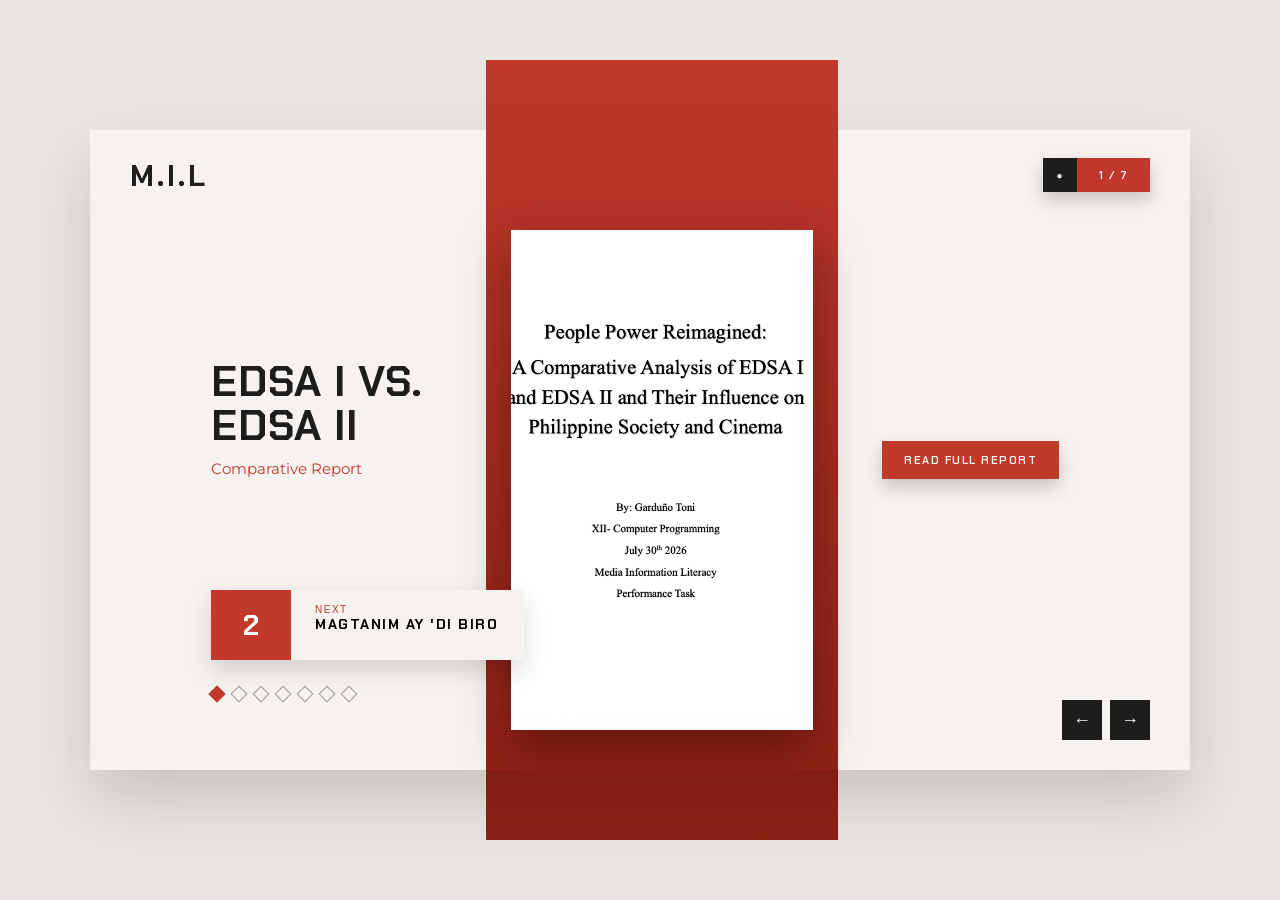
==== index.html @ 8f969d0d "Add files via upload" ====
<!DOCTYPE html>
<html lang="en">
<head>
  <meta charset="UTF-8">
  <meta name="viewport" content="width=device-width, initial-scale=1.0">
  <title>MIL Portfolio</title>
  <link rel="preconnect" href="https://fonts.googleapis.com">
  <link href="https://fonts.googleapis.com/css2?family=Chakra+Petch:wght@500;600;700&family=Montserrat:wght@400;500;600&display=swap" rel="stylesheet">
  <link rel="stylesheet" href="style.css">
</head>
<body>

  <div class="wrap">
    <div class="band"></div>

    <div class="stage">

      <!-- NAVBAR -->
      <header class="nav">
        <div class="logo">M.I.L</div>
  
        <div class="counter"><span class="search">&#9679;</span><span id="count" class="btn">1 / 7</span></div>
      </header>

      <!-- 1. COMPARATIVE REPORT -->
      <section class="slide active">
        <div class="left">
          <h1>EDSA I vs. EDSA II</h1>
          <p class="sub">Comparative Report</p>
        </div>
        <div class="center">
          <img src="images/edsa.png" alt="EDSA I vs EDSA II">
        </div>
        <div class="right">
          <button class="read-btn" data-doc="documents/edsa-report.pdf">Read Full Report</button>
        </div>
      </section>

      <!-- 2. REFLECTION -->
      <section class="slide">
        <div class="left">
          <h1>Magtanim ay 'Di Biro</h1>
          <p class="sub">Reflection &middot; Kara David</p>
        </div>
        <div class="center">
          <img src="images/magtanim.png" alt="Magtanim ay Di Biro">
        </div>
        <div class="right"></div>
      </section>

      <!-- 3. ILLUSTRATION -->
      <section class="slide">
        <div class="left">
          <h1>Multo</h1>
          <p class="sub">Illustration &middot; Cup of Joe</p>
        </div>
        <div class="center">
          <img src="images/multo.png" alt="Multo illustration">
        </div>
        <div class="right"></div>
      </section>

      <!-- 4. TYPEFACE -->
      <section class="slide">
        <div class="left">
          <h1>Your Name</h1>
          <p class="sub">Typeface</p>
        </div>
        <div class="center">
          <img src="images/typeface.png" alt="Typeface made from my name">
        </div>
        <div class="right"></div>
      </section>

      <!-- 5. PROCESS DESCRIPTION -->
      <section class="slide">
        <div class="left">
          <h1>Process Description</h1>
          <p class="sub">Step by step</p>
        </div>
        <div class="center">
          <img src="images/process.png" alt="Process description">
        </div>
        <div class="right">
          <button class="read-btn" data-doc="documents/process.pdf">Read Full Process</button>
        </div>
      </section>

      <!-- 6. MOVIE REVIEW -->
      <section class="slide">
        <div class="left">
          <h1>Straw</h1>
          <p class="sub">Movie Review</p>
        </div>
        <div class="center">
          <img src="images/straw.png" alt="Straw movie review">
        </div>
        <div class="right">
          
        </div>
      </section>

      <!-- 7. MOVIE POSTER -->
      <section class="slide">
        <div class="left">
          <h1>Ang Huling El Bimbo</h1>
          <p class="sub">Movie Poster &middot; The Hit Musical</p>
        </div>
        <div class="center">
          <img src="images/elbimbo.png" alt="Ang Huling El Bimbo movie poster">
        </div>
        <div class="right"></div>
      </section>

      <!-- NEXT CARD + DIAMOND DOTS -->
      <button class="next" id="nextCard" aria-label="Next slide">
        <span class="thumb" id="nextNum">2</span>
        <span class="info"><small>Next</small><strong id="nextTitle">Magtanim ay 'Di Biro</strong></span>
      </button>
      <div class="dots" id="dots"></div>

      <div class="arrows">
        <button id="prev" aria-label="Previous">&#8592;</button>
        <button id="nextBtn" aria-label="Next">&#8594;</button>
      </div>
    </div>
  </div>

  <!-- DOCUMENT VIEWER -->
  <div class="modal" id="modal">
    <div class="modal-box">
      <a class="modal-open" id="docLink" href="#" target="_blank" rel="noopener">Not showing? Open in new tab &#8599;</a>
      <button class="modal-close" id="modalClose" aria-label="Close">&times;</button>
      <iframe id="docFrame" title="Document viewer"></iframe>
    </div>
  </div>

  <script src="script.js"></script>
</body>
</html>
---- style.css ----
:root {
  --red: #c0392b;
  --red-dark: #8e1f14;
  --cream: #f5f2ef;
  --ink: #1d1d1d;
  --font-head: 'Chakra Petch', sans-serif;
  --font-body: 'Montserrat', sans-serif;
}

* { box-sizing: border-box; margin: 0; padding: 0; }

body {
  background: #e9e5e1;
  font-family: var(--font-body);
  color: var(--ink);
  min-height: 100vh;
  display: flex;
  align-items: center;
  justify-content: center;
}

.wrap {
  position: relative;
  width: min(1100px, 94vw);
  padding: 70px 0;
}

/* Red band that runs behind everything and sticks out top/bottom */
.band {
  position: absolute;
  top: 0;
  bottom: 0;
  left: 36%;
  width: 32%;
  background: linear-gradient(180deg, var(--red), var(--red-dark));
}

.stage {
  position: relative;
  height: 640px;
  overflow: hidden;
  background: linear-gradient(to right, var(--cream) 36%, transparent 36% 68%, var(--cream) 68%);
  box-shadow: 0 30px 60px rgba(0, 0, 0, 0.15);
}

/* ---------- NAV ---------- */
.nav {
  position: absolute;
  top: 0; left: 0; right: 0;
  height: 90px;
  padding: 0 40px;
  display: flex;
  align-items: center;
  justify-content: space-between;
  z-index: 5;
}
.logo {
  font-family: var(--font-head);
  font-weight: 700;
  font-size: 30px;
  letter-spacing: 3px;
}
.nav nav { display: flex; gap: 38px; }
.nav nav a {
  font-family: var(--font-head);
  font-size: 12px;
  font-weight: 600;
  letter-spacing: 1.5px;
  text-transform: uppercase;
  text-decoration: none;
  color: var(--ink);
}
.nav nav a:hover { color: #fff; }
.counter { display: flex; box-shadow: 0 8px 18px rgba(0,0,0,.2); }
.counter .search {
  background: var(--ink);
  color: #fff;
  width: 34px; height: 34px;
  display: grid; place-items: center;
  font-size: 10px;
}
.counter .btn {
  background: var(--red);
  color: #fff;
  font-family: var(--font-head);
  font-size: 11px;
  font-weight: 600;
  letter-spacing: 1.5px;
  padding: 0 22px;
  display: grid; place-items: center;
}

/* ---------- SLIDES ---------- */
.slide {
  position: absolute;
  inset: 0;
  opacity: 0;
  visibility: hidden;
  transition: opacity .6s ease, visibility .6s;
}
.slide.active { opacity: 1; visibility: visible; }

.left {
  position: absolute;
  left: 11%;
  top: 36%;
  width: 26%;
  z-index: 3;
}
.left h1 {
  font-family: var(--font-head);
  font-size: clamp(26px, 3.6vw, 42px);
  line-height: 1.05;
  text-transform: uppercase;
  letter-spacing: 1px;
}
.left .sub { color: var(--red); margin-top: 10px; font-size: 15px; }

.center {
  position: absolute;
  left: 36%;
  width: 32%;
  top: 100px;
  bottom: 40px;
  display: grid;
  place-items: center;
  z-index: 2;
}
.center img,
.placeholder {
  width: 86%;
  height: 100%;
  object-fit: cover;
  filter: drop-shadow(0 20px 25px rgba(0,0,0,.35));
}
.placeholder {
  display: grid;
  place-items: center;
  text-align: center;
  padding: 20px;
  border: 2px dashed rgba(255,255,255,.7);
  background: rgba(0,0,0,.18);
  color: #fff;
  font-family: var(--font-head);
  letter-spacing: 1px;
  text-transform: uppercase;
  font-size: 14px;
}

.right {
  position: absolute;
  left: 72%;
  width: 24%;
  top: 48%;
  z-index: 3;
}
.desc { font-size: 12px; line-height: 1.7; color: #444; margin-bottom: 30px; }
.item { margin-bottom: 22px; }
.item small {
  display: block;
  color: var(--red);
  font-size: 10px;
  letter-spacing: 1.5px;
  text-transform: uppercase;
}
.item strong {
  font-family: var(--font-head);
  font-size: 18px;
  letter-spacing: 1.5px;
  text-transform: uppercase;
}

/* Slide-in animation for the text */
.slide .left, .slide .right { transform: translateY(14px); transition: transform .6s ease; }
.slide.active .left, .slide.active .right { transform: translateY(0); }

/* ---------- NEXT CARD / DOTS / ARROWS ---------- */
.next {
  position: absolute;
  left: 11%;
  bottom: 110px;
  display: flex;
  background: var(--cream);
  border: none;
  box-shadow: 0 10px 25px rgba(0,0,0,.15);
  cursor: pointer;
  text-align: left;
  z-index: 4;
}
.next .thumb {
  width: 80px; height: 70px;
  background: var(--red);
  color: #fff;
  font-family: var(--font-head);
  font-size: 28px;
  font-weight: 700;
  display: grid; place-items: center;
}
.next .info { padding: 14px 26px 0 24px; min-width: 150px; }
.next small { display: block; color: var(--red); font-size: 10px; letter-spacing: 1.5px; text-transform: uppercase; }
.next strong { font-family: var(--font-head); font-size: 14px; letter-spacing: 1.5px; text-transform: uppercase; }

.dots {
  position: absolute;
  left: 11%;
  bottom: 70px;
  display: flex;
  gap: 10px;
  z-index: 4;
}
.dot {
  width: 12px; height: 12px;
  transform: rotate(45deg);
  border: 1px solid #999;
  background: transparent;
  cursor: pointer;
}
.dot.active { background: var(--red); border-color: var(--red); }

.arrows {
  position: absolute;
  right: 40px;
  bottom: 30px;
  display: flex;
  gap: 8px;
  z-index: 4;
}
.arrows button {
  width: 40px; height: 40px;
  border: none;
  background: var(--ink);
  color: #fff;
  font-size: 18px;
  cursor: pointer;
}
.arrows button:hover { background: var(--red); }

/* ---------- READ BUTTON + DOCUMENT VIEWER ---------- */
.read-btn {
  margin-top: 4px;
  background: var(--red);
  color: #fff;
  border: none;
  padding: 12px 22px;
  font-family: var(--font-head);
  font-size: 11px;
  font-weight: 600;
  letter-spacing: 1.5px;
  text-transform: uppercase;
  cursor: pointer;
  box-shadow: 0 8px 18px rgba(0,0,0,.2);
}
.read-btn:hover { background: var(--ink); }

.modal {
  position: fixed;
  inset: 0;
  background: rgba(0,0,0,.75);
  display: none;
  align-items: center;
  justify-content: center;
  z-index: 100;
}
.modal.open { display: flex; }
.modal-box {
  position: relative;
  width: min(900px, 94vw);
  height: 90vh;
  background: #fff;
}
.modal-box iframe { width: 100%; height: 100%; border: none; }
.modal-open {
  position: absolute;
  top: -30px; left: 0;
  color: #fff;
  font-size: 12px;
  text-decoration: underline;
}
.modal-close {
  position: absolute;
  top: -16px; right: -16px;
  width: 36px; height: 36px;
  border: none;
  border-radius: 50%;
  background: var(--red);
  color: #fff;
  font-size: 22px;
  cursor: pointer;
  z-index: 2;
}

/* ---------- MOBILE ---------- */
@media (max-width: 800px) {
  .wrap { padding: 20px 0; }
  .band { left: 0; width: 100%; height: 330px; bottom: auto; top: 0; }
  .stage {
    height: 920px;
    background: linear-gradient(to bottom, transparent 330px, var(--cream) 330px);
  }
  .nav { height: 70px; padding: 0 16px; }
  .nav nav { display: none; }
  .center { left: 0; width: 100%; top: 70px; bottom: auto; height: 250px; }
  .center img, .placeholder { width: 60%; }
  .left { left: 8%; width: 84%; top: 350px; }
  .right { left: 8%; width: 84%; top: 520px; }
  .desc { margin-bottom: 14px; }
  .item { margin-bottom: 12px; }
  .next { left: 8%; bottom: 40px; }
  .dots { left: 8%; bottom: 14px; }
  .arrows { right: 16px; bottom: 40px; }
}
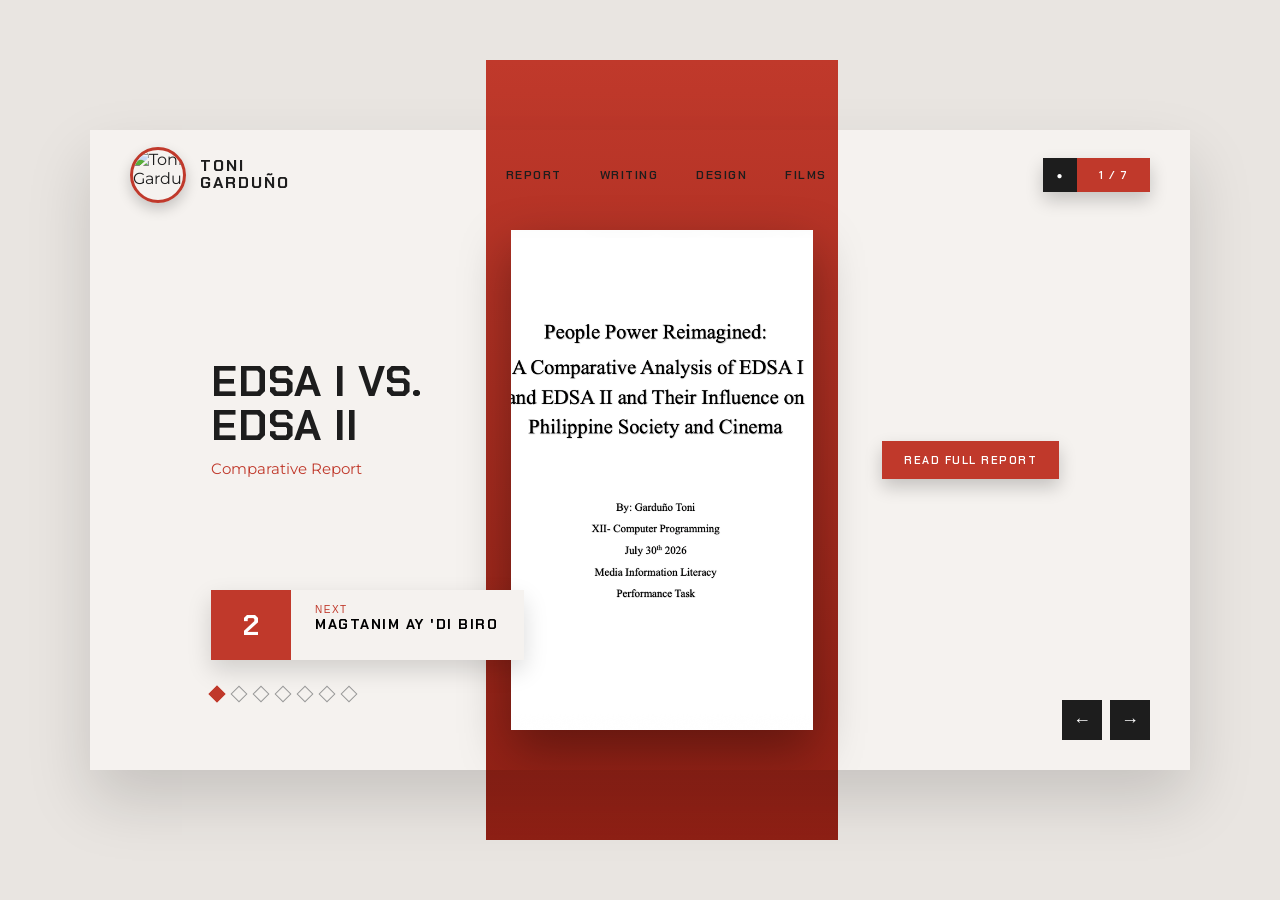
==== commit abb37882: "Update index.html" ====
--- a/index.html
+++ b/index.html
@@ -7,6 +7,28 @@
   <link rel="preconnect" href="https://fonts.googleapis.com">
   <link href="https://fonts.googleapis.com/css2?family=Chakra+Petch:wght@500;600;700&family=Montserrat:wght@400;500;600&display=swap" rel="stylesheet">
   <link rel="stylesheet" href="style.css">
+  <style>
+    .profile { display: flex; align-items: center; gap: 14px; }
+    .profile img {
+      width: 56px;
+      height: 56px;
+      object-fit: cover;
+      object-position: top;
+      border-radius: 50%;
+      border: 3px solid var(--red);
+      box-shadow: 0 6px 14px rgba(0,0,0,.2);
+    }
+    .profile-name {
+      display: flex;
+      flex-direction: column;
+      font-family: var(--font-head);
+      font-weight: 700;
+      font-size: 16px;
+      line-height: 1.05;
+      letter-spacing: 2px;
+      text-transform: uppercase;
+    }
+  </style>
 </head>
 <body>
 
@@ -17,8 +39,19 @@
 
       <!-- NAVBAR -->
       <header class="nav">
-        <div class="logo">M.I.L</div>
-  
+        <div class="profile">
+          <img src="images/toni.jpg" alt="Toni Garduño">
+          <div class="profile-name">
+            <span>Toni</span>
+            <span>Garduño</span>
+          </div>
+        </div>
+        <nav>
+          <a href="#" data-go="0">Report</a>
+          <a href="#" data-go="1">Writing</a>
+          <a href="#" data-go="2">Design</a>
+          <a href="#" data-go="5">Films</a>
+        </nav>
         <div class="counter"><span class="search">&#9679;</span><span id="count" class="btn">1 / 7</span></div>
       </header>
 
@@ -43,7 +76,7 @@
           <p class="sub">Reflection &middot; Kara David</p>
         </div>
         <div class="center">
-          <img src="images/magtanim.png" alt="Magtanim ay Di Biro">
+          <img src="images/magtanim.jpg" alt="Magtanim ay Di Biro">
         </div>
         <div class="right"></div>
       </section>
@@ -79,10 +112,10 @@
           <p class="sub">Step by step</p>
         </div>
         <div class="center">
-          <img src="images/process.png" alt="Process description">
+          <img src="images/process.jpg" alt="Process description">
         </div>
         <div class="right">
-          <button class="read-btn" data-doc="documents/process.pdf">Read Full Process</button>
+          <button class="read-btn" data-doc="documents/process-description.pdf">Read Full Process</button>
         </div>
       </section>
 
@@ -93,10 +126,10 @@
           <p class="sub">Movie Review</p>
         </div>
         <div class="center">
-          <img src="images/straw.png" alt="Straw movie review">
+          <img src="images/straw.jpg" alt="Straw movie review">
         </div>
         <div class="right">
-          
+          <button class="read-btn" data-doc="documents/straw-review.pdf">Read Full Review</button>
         </div>
       </section>
 
@@ -107,7 +140,7 @@
           <p class="sub">Movie Poster &middot; The Hit Musical</p>
         </div>
         <div class="center">
-          <img src="images/elbimbo.png" alt="Ang Huling El Bimbo movie poster">
+          <img src="images/poster.png" alt="Ang Huling El Bimbo movie poster">
         </div>
         <div class="right"></div>
       </section>
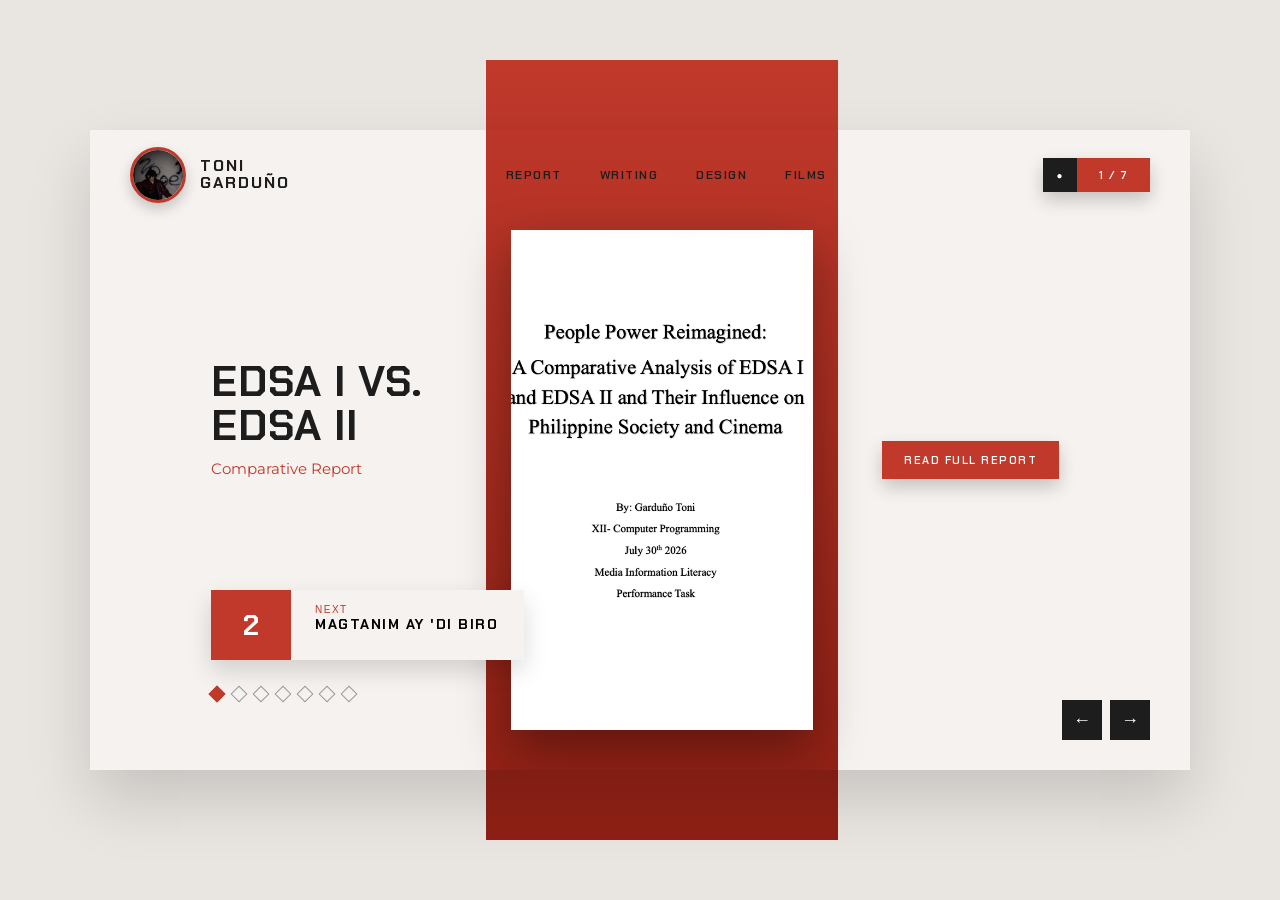
==== commit e1b851d2: "Update index.html" ====
--- a/index.html
+++ b/index.html
@@ -76,7 +76,7 @@
           <p class="sub">Reflection &middot; Kara David</p>
         </div>
         <div class="center">
-          <img src="images/magtanim.jpg" alt="Magtanim ay Di Biro">
+          <img src="images/magtanim.png" alt="Magtanim ay Di Biro">
         </div>
         <div class="right"></div>
       </section>
@@ -112,7 +112,7 @@
           <p class="sub">Step by step</p>
         </div>
         <div class="center">
-          <img src="images/process.jpg" alt="Process description">
+          <img src="images/process.png" alt="Process description">
         </div>
         <div class="right">
           <button class="read-btn" data-doc="documents/process-description.pdf">Read Full Process</button>
@@ -126,7 +126,7 @@
           <p class="sub">Movie Review</p>
         </div>
         <div class="center">
-          <img src="images/straw.jpg" alt="Straw movie review">
+          <img src="images/straw.png" alt="Straw movie review">
         </div>
         <div class="right">
           <button class="read-btn" data-doc="documents/straw-review.pdf">Read Full Review</button>
@@ -140,7 +140,7 @@
           <p class="sub">Movie Poster &middot; The Hit Musical</p>
         </div>
         <div class="center">
-          <img src="images/poster.png" alt="Ang Huling El Bimbo movie poster">
+          <img src="images/elbimbo.png" alt="Ang Huling El Bimbo movie poster">
         </div>
         <div class="right"></div>
       </section>
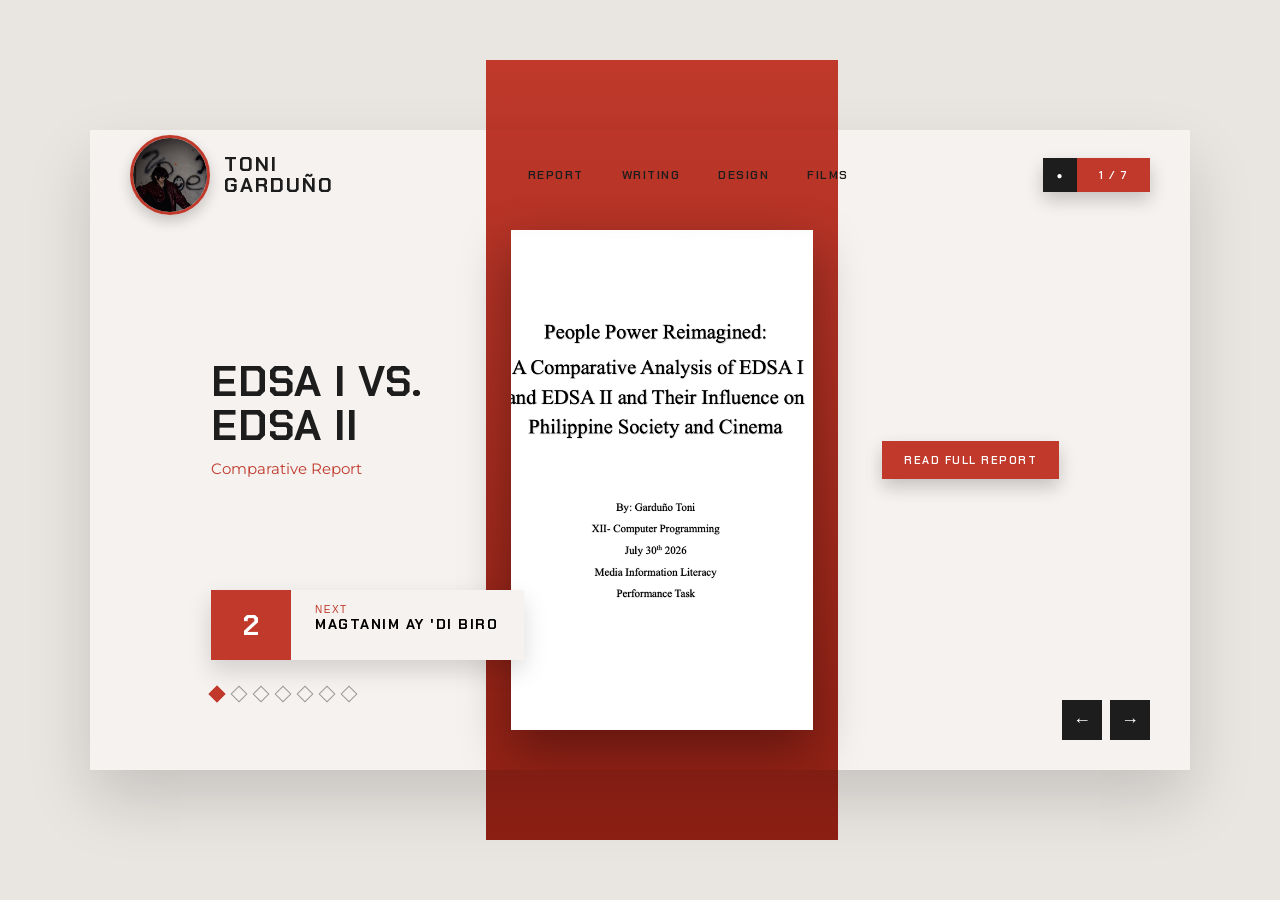
==== commit 6d2ed914: "Update index.html" ====
--- a/index.html
+++ b/index.html
@@ -10,8 +10,8 @@
   <style>
     .profile { display: flex; align-items: center; gap: 14px; }
     .profile img {
-      width: 56px;
-      height: 56px;
+      width: 80px;
+      height: 80px;
       object-fit: cover;
       object-position: top;
       border-radius: 50%;
@@ -23,7 +23,7 @@
       flex-direction: column;
       font-family: var(--font-head);
       font-weight: 700;
-      font-size: 16px;
+      font-size: 20px;
       line-height: 1.05;
       letter-spacing: 2px;
       text-transform: uppercase;
